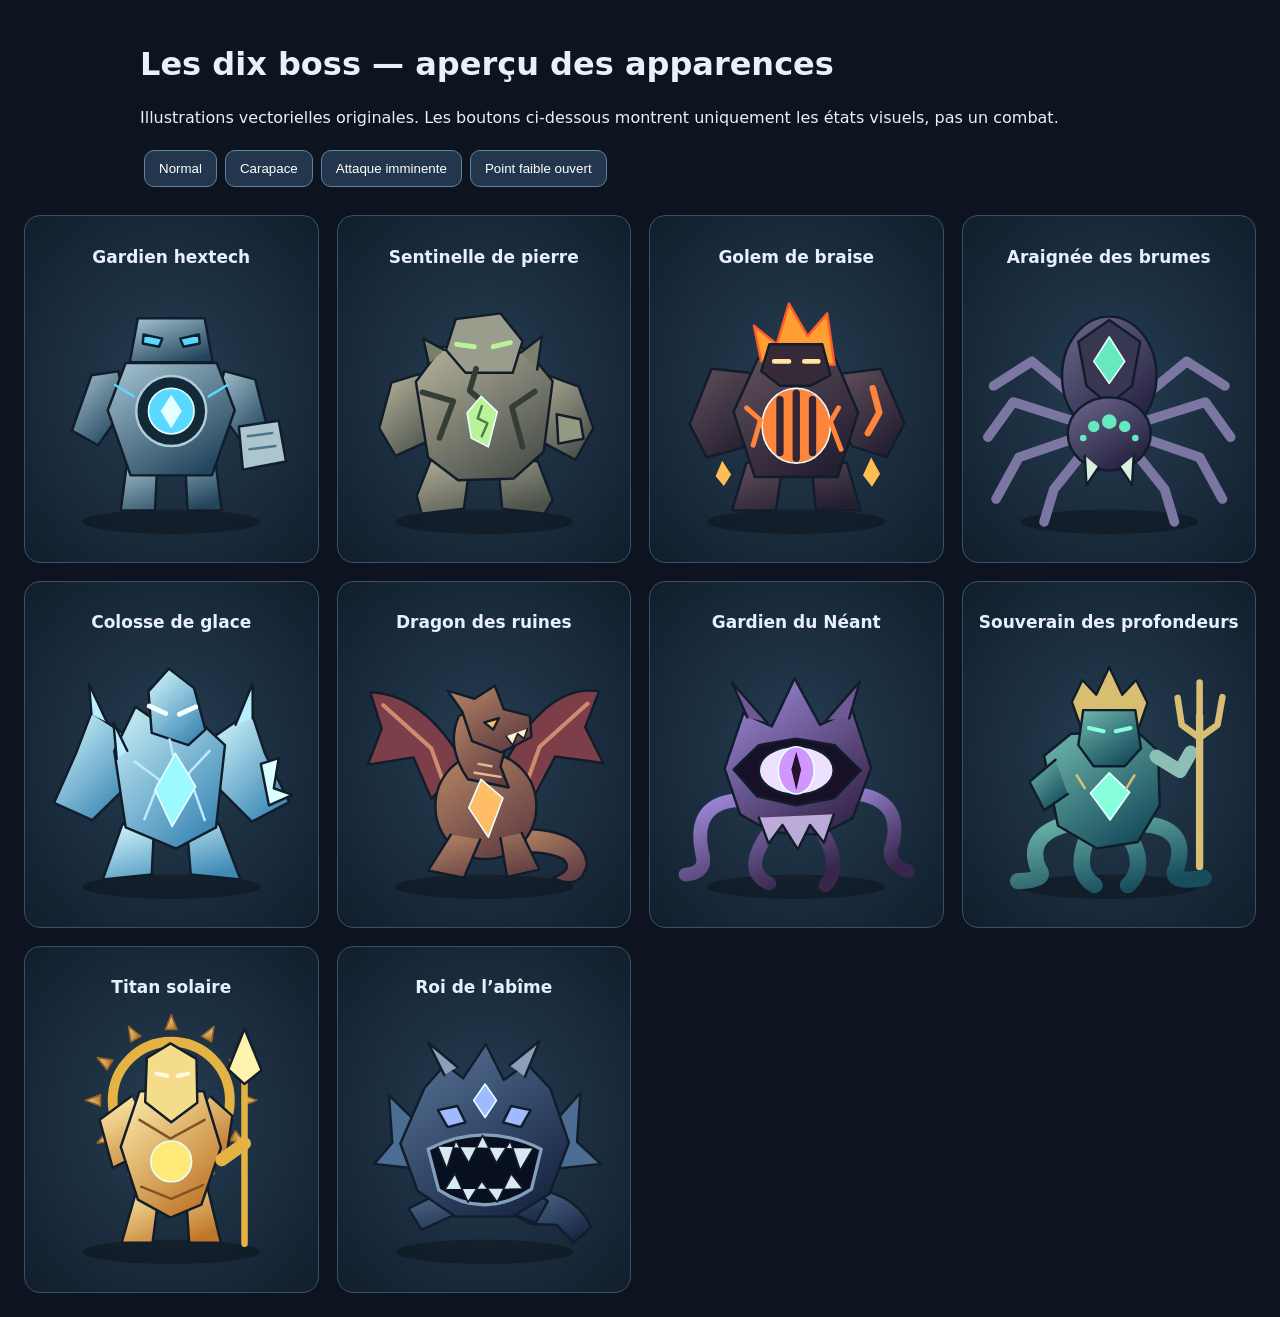
==== Apercu-des-boss.html @ ee6edbfd "apparence des boss" ====
<!DOCTYPE html><html lang="fr"><head><meta charset="utf-8"><meta name="viewport" content="width=device-width,initial-scale=1"><title>Aperçu des boss de Runeterra</title><style>
body{margin:0;padding:24px;background:#0d1420;color:#e7f0fc;font:16px system-ui,sans-serif}header{max-width:1000px;margin:0 auto 24px}button{background:#22374d;color:white;border:1px solid #65809b;border-radius:10px;padding:10px 14px;margin:4px;cursor:pointer}.gallery{display:grid;grid-template-columns:repeat(auto-fit,minmax(250px,1fr));gap:18px;max-width:1500px;margin:auto}.hb-stage{background:radial-gradient(ellipse at center,#263e53,#111e2c);border:1px solid #36516b;border-radius:16px;padding:16px}.hb-stage h2{font-size:17px;text-align:center}.boss-art-svg{height:265px!important;width:100%}p{line-height:1.6}
</style></head><body><header><h1>Les dix boss — aperçu des apparences</h1><p>Illustrations vectorielles originales. Les boutons ci-dessous montrent uniquement les états visuels, pas un combat.</p><div id="controls"><button data-phase="normal">Normal</button><button data-phase="armor">Carapace</button><button data-phase="warning">Attaque imminente</button><button data-phase="exposed">Point faible ouvert</button></div></header><main class="gallery" id="gallery"></main><script>// Silhouettes SVG originales de Chasse aux boss. Aucune image distante.
const ART = {
 hextech: {name:'Gardien hextech',metal:['#a7c6d4','#24465d'],accent:'#59d9ff',body:`
 <path d="M106 218L143 218L140 279H98Z M177 218H214L222 279H180Z" fill="@M@"/>
 <path d="M95 108L62 113L38 181L70 199L104 151Z" fill="@M@"/>
 <g class="ba-strike"><path d="M225 108L263 118L279 181L249 199L215 150Z" fill="@M@"/><path d="M243 176L292 169L301 219L248 229Z" fill="#adc5ce"/><path d="M254 188L284 184M256 204L288 200" stroke="#50748a"/></g>
 <path d="M104 98H216L238 156L210 236H110L82 156Z" fill="@M@"/><path d="M119 43H201L211 97H109Z" fill="@M@"/>
 <path d="M126 63L149 68L145 78L125 74Z M194 63L171 68L175 78L195 74Z" fill="@A@"/>
 <circle cx="160" cy="157" r="43" fill="#142938" stroke="#adcedb"/><circle class="ba-weakpoint" cx="160" cy="157" r="28" fill="@A@"/><path d="M160 137L173 157L160 178L147 157Z" fill="#e4ffff" stroke="none"/>
 <path d="M91 125L114 139M229 125L206 139" stroke="@A@"/>`},
 stone:{name:'Sentinelle de pierre',metal:['#b8b49d','#4b514b'],accent:'#b9f49b',body:`
 <path d="M94 218L144 211L135 277L83 283L77 261Z M176 211L226 219L244 266L234 283L182 277Z" fill="@M@"/>
 <path d="M79 112L46 122L31 178L51 212L91 194L111 143Z" fill="@M@"/>
 <g class="ba-strike"><path d="M235 112L276 127L294 178L272 217L233 196L211 145Z" fill="@M@"/><path d="M249 161L278 167L282 191L251 197Z" fill="#939983"/></g>
 <path d="M108 78L76 121L91 214L128 242L196 240L233 207L244 120L211 80Z" fill="@M@"/>
 <path d="M125 44L180 37L207 71L195 110L137 110L113 82Z" fill="#999d8c"/>
 <path d="M126 75L148 78M171 78L192 73" stroke="@A@" stroke-width="6"/>
 <path d="M84 134L122 145L105 190M222 133L194 152L207 201M150 105L142 132L161 148" fill="none" stroke="#343d36" stroke-width="7"/>
 <path class="ba-weakpoint" d="M156 139L176 158L165 201L144 190L139 159Z" fill="@A@"/>
 <path d="M157 151L152 166L164 172L157 188" fill="none" stroke="#4d7945"/>
 <path d="M92 99L85 68L111 82M205 85L231 65L225 106" fill="#79816a"/>`},
 ember:{name:'Golem de braise',metal:['#62515b','#241e31'],accent:'#ff853b',body:`
 <path d="M99 220L143 224L135 279H81Z M179 224L222 220L239 279H184Z" fill="@M@"/>
 <path d="M103 110L56 105L29 173L50 214L94 202L116 155Z" fill="@M@"/>
 <g class="ba-strike"><path d="M216 111L264 105L293 172L271 214L228 200L207 156Z" fill="@M@"/><path d="M254 129L262 159L248 184" fill="none" stroke="@A@" stroke-width="8"/></g>
 <path d="M113 92L208 93L236 159L211 238H109L83 158Z" fill="@M@"/>
 <path d="M117 96L108 52L136 75L151 25L174 65L198 37L207 100Z" fill="#ff9e32" stroke="#ff5c27"/>
 <path d="M127 75H192L202 113L177 126H140L117 108Z" fill="#362938"/><path d="M133 96H151M170 96H187" stroke="#ffe5a0" stroke-width="6"/>
 <ellipse class="ba-weakpoint" cx="160" cy="175" rx="42" ry="46" fill="@A@"/>
 <path d="M140 143V208M160 135V215M180 143V208" stroke="#312536" stroke-width="9"/>
 <path d="M99 153L116 168L107 199M212 153L202 170L215 204" fill="none" stroke="@A@" stroke-width="6"/>
 <path d="M80 235L69 218L61 237L71 249Z M242 236L252 214L263 234L253 250Z" fill="#ffbe52" stroke="none"/>`},
 mist:{name:'Araignée des brumes',metal:['#6e698e','#24213f'],accent:'#67e9bf',body:`
 <g fill="none" stroke="#7b76a2" stroke-width="12">
 <path d="M123 144L65 96L18 126M115 169L42 146L11 189M116 191L49 214L21 265M128 208L92 253L80 293"/>
 <g class="ba-strike"><path d="M197 144L255 96L302 126M205 169L278 146L309 189M204 191L271 214L299 265M192 208L228 253L240 293"/></g>
 </g>
 <ellipse cx="160" cy="114" rx="58" ry="73" fill="@M@"/><path d="M122 72L160 45L198 72L188 126L160 149L132 126Z" fill="#383650"/>
 <path class="ba-weakpoint" d="M160 66L179 96L160 123L141 96Z" fill="@A@"/>
 <ellipse cx="160" cy="185" rx="51" ry="45" fill="@M@"/>
 <path d="M130 212L132 248L147 226M190 212L188 248L173 226" fill="#d7f1dd"/>
 <g fill="@A@" stroke="none"><circle cx="141" cy="176" r="7"/><circle cx="160" cy="170" r="9"/><circle cx="179" cy="176" r="7"/><circle cx="128" cy="190" r="4"/><circle cx="192" cy="190" r="4"/></g>`},
 ice:{name:'Colosse de glace',metal:['#d8fbff','#3f89b6'],accent:'#9cfaff',body:`
 <path d="M100 216L139 217L136 278L76 284Z M179 217L219 216L245 284L184 278Z" fill="@M@"/>
 <path d="M108 109L62 79L43 129L16 190L63 211L100 175Z" fill="@M@"/>
 <g class="ba-strike"><path d="M212 109L258 77L275 129L305 189L259 213L220 174Z" fill="@M@"/><path d="M270 142L292 135L286 172L309 180L280 193Z" fill="#dcffff"/></g>
 <path d="M116 72L147 93L166 52L196 91L226 119L215 220L166 246L104 220L90 126Z" fill="@M@"/>
 <path d="M132 53L157 25L188 49L202 100L181 119L136 104Z" fill="@M@"/>
 <path d="M133 71L153 80M170 81L190 72" stroke="#f4ffff" stroke-width="6"/>
 <path d="M115 139L146 162L127 210M207 126L181 154L201 211M158 112L165 145" fill="none" stroke="#beeaff" stroke-width="3"/>
 <path class="ba-weakpoint" d="M165 129L190 170L161 219L140 174Z" fill="@A@"/>
 <path d="M62 81L59 44L81 91M239 94L260 43L260 86M106 126L89 91L93 136" fill="#b8eeff"/>`},
 dragon:{name:'Dragon des ruines',metal:['#b88865','#633e43'],accent:'#ffbd68',body:`
 <path d="M135 141Q85 56 20 54L34 99L17 143L73 134L95 185Z" fill="#7c3e48"/><path d="M187 138Q239 43 301 53L284 97L306 141L247 133L222 181Z" fill="#7c3e48"/>
 <path d="M36 70L95 123L110 165M287 68L228 121L212 166" fill="none" stroke="#ce8b6f" stroke-width="5"/>
 <path d="M203 222Q282 221 286 266Q279 298 244 282Q271 273 257 259Q232 247 196 252Z" fill="@M@"/>
 <ellipse cx="162" cy="194" rx="62" ry="65" fill="@M@"/>
 <path d="M119 229L91 273L135 282L155 235M180 233L188 281L228 272L206 227" fill="@M@"/>
 <path d="M140 161Q112 120 129 83L169 65L195 90L180 145L190 171Z" fill="@M@"/>
 <g class="ba-strike"><path d="M133 78L115 52L148 62L173 46L184 75L216 83L218 109L181 128L145 114Z" fill="@M@"/><path d="M160 91L178 86L171 100Z" fill="@A@"/><path d="M187 108L195 119L201 105L209 111L213 99" fill="#fff0ce" stroke-width="2"/></g>
 <path class="ba-weakpoint" d="M156 161L183 184L165 232L141 196Z" fill="@A@"/>
 <path d="M153 142L169 145M148 153L180 158" stroke="#e7b88e"/>`},
 void:{name:'Gardien du Néant',metal:['#a28ee0','#38274d'],accent:'#d296ff',body:`
 <g fill="none" stroke="@M@" stroke-width="17"><path d="M113 187Q30 179 44 250Q52 276 24 278M134 216Q89 272 127 289M187 218Q219 267 196 291"/><g class="ba-strike"><path d="M208 177Q292 176 279 238Q268 263 297 274"/></g></g>
 <path d="M72 148L95 80L130 96L158 37L189 94L229 76L252 147L229 209L190 229L130 226L91 204Z" fill="@M@"/>
 <path d="M83 149L114 119L160 111L207 119L239 150L207 184L160 193L112 182Z" fill="#171027"/>
 <ellipse cx="160" cy="150" rx="46" ry="30" fill="#eee1ff"/>
 <ellipse class="ba-weakpoint" cx="160" cy="150" rx="22" ry="29" fill="@A@"/><path d="M160 127L166 149L160 174L154 149Z" fill="#241331" stroke="none"/>
 <path d="M114 208L126 240L143 217L162 247L177 217L194 239L206 204" fill="#bcabd8"/>
 <path d="M100 85L81 42L124 91M197 88L238 41L225 86" fill="#705796"/>`},
 sovereign:{name:'Souverain des profondeurs',metal:['#70b8ad','#174d5d'],accent:'#87ffdc',body:`
 <g fill="none" stroke="@M@" stroke-width="20"><path d="M116 214Q55 227 73 271Q85 285 48 286M139 219Q112 273 142 291M177 220Q211 265 183 291M202 216Q258 220 243 269Q231 290 276 282"/></g>
 <path d="M113 105L80 132L97 218L145 246L195 238L222 193L220 126L196 104Z" fill="@M@"/>
 <path d="M114 66L127 39L144 57L160 23L176 57L193 39L207 67L192 110H130Z" fill="#d8be70"/>
 <path d="M128 76H192L199 123L179 145H141L122 119Z" fill="@M@"/>
 <path d="M135 98L153 102M168 102L186 98" stroke="@A@" stroke-width="5"/>
 <path d="M94 137L62 164L80 199L109 179" fill="@M@"/>
 <g class="ba-strike"><path d="M218 133L247 151L260 128" fill="none" stroke="#8bbfb5" stroke-width="17"/><path d="M271 83V268" stroke="#d9bf75" stroke-width="9"/><path d="M244 61L249 94L271 110L293 94L299 60M271 110V42" fill="none" stroke="#d9bf75" stroke-width="8"/></g>
 <path class="ba-weakpoint" d="M160 153L185 177L161 211L137 178Z" fill="@A@"/>
 <path d="M120 156L130 172M191 156L181 172" stroke="#d8be70"/>`},
 sun:{name:'Titan solaire',metal:['#fff1b1','#bf7628'],accent:'#ffe978',body:`
 <g fill="@M@" stroke="#956524" stroke-width="2"><circle cx="160" cy="107" r="72" fill="none" stroke="#e4b344" stroke-width="12"/>
 ${Array.from({length:12},(_,i)=>`<path d="M153 20L160 2L167 20Z" transform="rotate(${i*30} 160 107)"/>`).join('')}
 </g>
 <path d="M120 208L145 221L137 282H99Z M178 221L203 208L221 282H182Z" fill="@M@"/>
 <path d="M111 102L72 131L88 190L112 178L132 140M208 102L235 126L228 175L204 165L187 137" fill="@M@"/>
 <path d="M121 96H200L221 165L197 235L159 251L119 229L98 164Z" fill="@M@"/>
 <path d="M130 55L159 37L191 56L192 110L160 134L128 109Z" fill="#f5dc8a"/><path d="M142 74L155 77M168 77L181 74" stroke="#fff9df" stroke-width="5"/>
 <path d="M121 131L159 154L201 131M123 213L160 228L199 211" fill="none" stroke="#805325"/>
 <g class="ba-strike"><path d="M250 44V283" stroke="#e4b344" stroke-width="8"/><path d="M250 19L271 70L250 87L230 69Z" fill="#fff1ae"/><path d="M222 180L250 160" stroke="#e4b344" stroke-width="16"/></g>
 <circle class="ba-weakpoint" cx="160" cy="182" r="25" fill="@A@"/>`},
 abyss:{name:'Roi de l’abîme',metal:['#5a779b','#182744'],accent:'#a0baff',body:`
 <path d="M197 213Q272 216 291 263L270 282L249 260L218 259L186 243Z" fill="@M@"/>
 <path d="M115 216L67 240L83 266L127 246M208 208L238 231L223 258L187 242" fill="@M@"/>
 <path d="M78 135L43 101L47 159L25 185L78 191M245 135L278 98L274 158L303 185L248 191" fill="#4b6c93"/>
 <path d="M87 91L112 63L134 80L162 38L184 82L212 62L241 92L264 159L240 222L195 250H125L78 218L57 160Z" fill="@M@"/>
 <path d="M103 119L127 114L137 134L115 140Z M217 119L193 114L183 134L205 140Z" fill="@A@"/>
 <path class="ba-weakpoint" d="M161 87L175 107L161 128L147 107Z" fill="@A@"/>
 <g class="ba-strike"><path d="M91 167Q160 132 230 167L218 216Q160 254 104 217Z" fill="#080f20" stroke="#849fba" stroke-width="4"/>
 <path d="M103 164L114 191L125 156L141 184L158 150L175 184L192 157L204 193L220 166M112 216L124 197L140 232L157 206L176 232L193 197L207 215" fill="#d8e9ef" stroke-width="2"/></g>
 <path d="M111 76L91 36L127 66M191 64L228 34L210 78" fill="#8b9fbb"/>`}
};
let serial=0;
function css(){
 if(typeof document==='undefined'||document.getElementById('boss-appearances-style'))return;
 const style=document.createElement('style');style.id='boss-appearances-style';
 style.textContent=`
 .boss-art-svg{display:block;width:100%;max-width:340px;height:auto;margin:auto;overflow:visible}
 .boss-art-svg .ba-body{transform-origin:160px 180px;animation:baBreathe 3s ease-in-out infinite}
 .boss-art-svg .ba-weakpoint{stroke:#e6ffff;stroke-width:2px;transition:fill .2s,filter .2s}
 .boss-art-svg .ba-armor{opacity:0;transition:opacity .2s}
 .boss-art-svg .ba-warning-halo{opacity:0}
 .boss-art-svg .ba-strike{transform-box:fill-box;transform-origin:50% 75%}
 .hb-stage[data-phase="armor"] .boss-art-svg .ba-armor{opacity:1}
 .hb-stage[data-phase="warning"] .boss-art-svg .ba-warning-halo{opacity:1;animation:baWarn .5s ease-in-out infinite}
 .hb-stage[data-phase="warning"] .boss-art-svg .ba-strike{animation:baStrike .7s ease-in-out infinite}
 .hb-stage[data-phase="exposed"] .boss-art-svg .ba-weakpoint{fill:#ffb234!important;stroke:#fff1ad;filter:drop-shadow(0 0 12px #ffad32)}
 .hb-stage[data-phase="exposed"] .boss-art-svg .ba-body{animation:baBreathe 1s ease-in-out infinite}
 .bs-boss .boss-art-svg{width:100%;height:150px;margin-bottom:8px}
 .bs-boss .ba-body{animation:none}
 @keyframes baBreathe{50%{transform:translateY(-4px)}}
 @keyframes baWarn{50%{opacity:.25}}
 @keyframes baStrike{50%{transform:rotate(-9deg) translateY(-4px)}}
 @media(prefers-reduced-motion:reduce){.boss-art-svg .ba-body,.boss-art-svg .ba-strike,.boss-art-svg .ba-warning-halo{animation:none!important}.boss-art-svg .ba-weakpoint,.boss-art-svg .ba-armor{transition:none}}
 `;document.head.appendChild(style);
}
function bossArtwork(id){
 css();const key=Object.hasOwn(ART,id)?id:'hextech',a=ART[key],n=`ba-${++serial}`;
 const body=a.body.replaceAll('@M@',`url(#${n}-metal)`).replaceAll('@A@',a.accent);
 return `<svg class="boss-art-svg" data-boss-art="${key}" xmlns="http://www.w3.org/2000/svg" viewBox="0 0 320 320" role="img" aria-label="${a.name}"><title>${a.name}</title><defs><linearGradient id="${n}-metal" x1="0" y1="0" x2=".7" y2="1"><stop stop-color="${a.metal[0]}"/><stop offset="1" stop-color="${a.metal[1]}"/></linearGradient></defs><ellipse cx="160" cy="293" rx="109" ry="15" fill="#000" opacity=".3"/><g class="ba-warning-halo" fill="none" stroke="#ff7b76" stroke-width="4"><ellipse cx="160" cy="167" rx="140" ry="126"/></g><g class="ba-body" stroke="#111d2a" stroke-width="3" stroke-linejoin="round" stroke-linecap="round">${body}</g><g class="ba-armor" fill="none" stroke="#75cfff"><path d="M160 25L276 76L261 213L160 286L59 213L44 76Z" stroke-width="7" opacity=".65"/><path d="M160 41L261 86L247 204L160 268L73 204L59 86Z" stroke-width="2" stroke-dasharray="10 8" opacity=".7"/></g></svg>`;
}
const bossAppearanceNames=Object.fromEntries(Object.entries(ART).map(([id,a])=>[id,a.name]));

document.getElementById('gallery').innerHTML=Object.entries(bossAppearanceNames).map(([id,name])=>`<article class="hb-stage" data-phase="normal"><h2>${name}</h2>${bossArtwork(id)}</article>`).join('');
document.getElementById('controls').addEventListener('click',e=>{const b=e.target.closest('[data-phase]');if(b)document.querySelectorAll('.hb-stage').forEach(el=>el.dataset.phase=b.dataset.phase);});
</script></body></html>
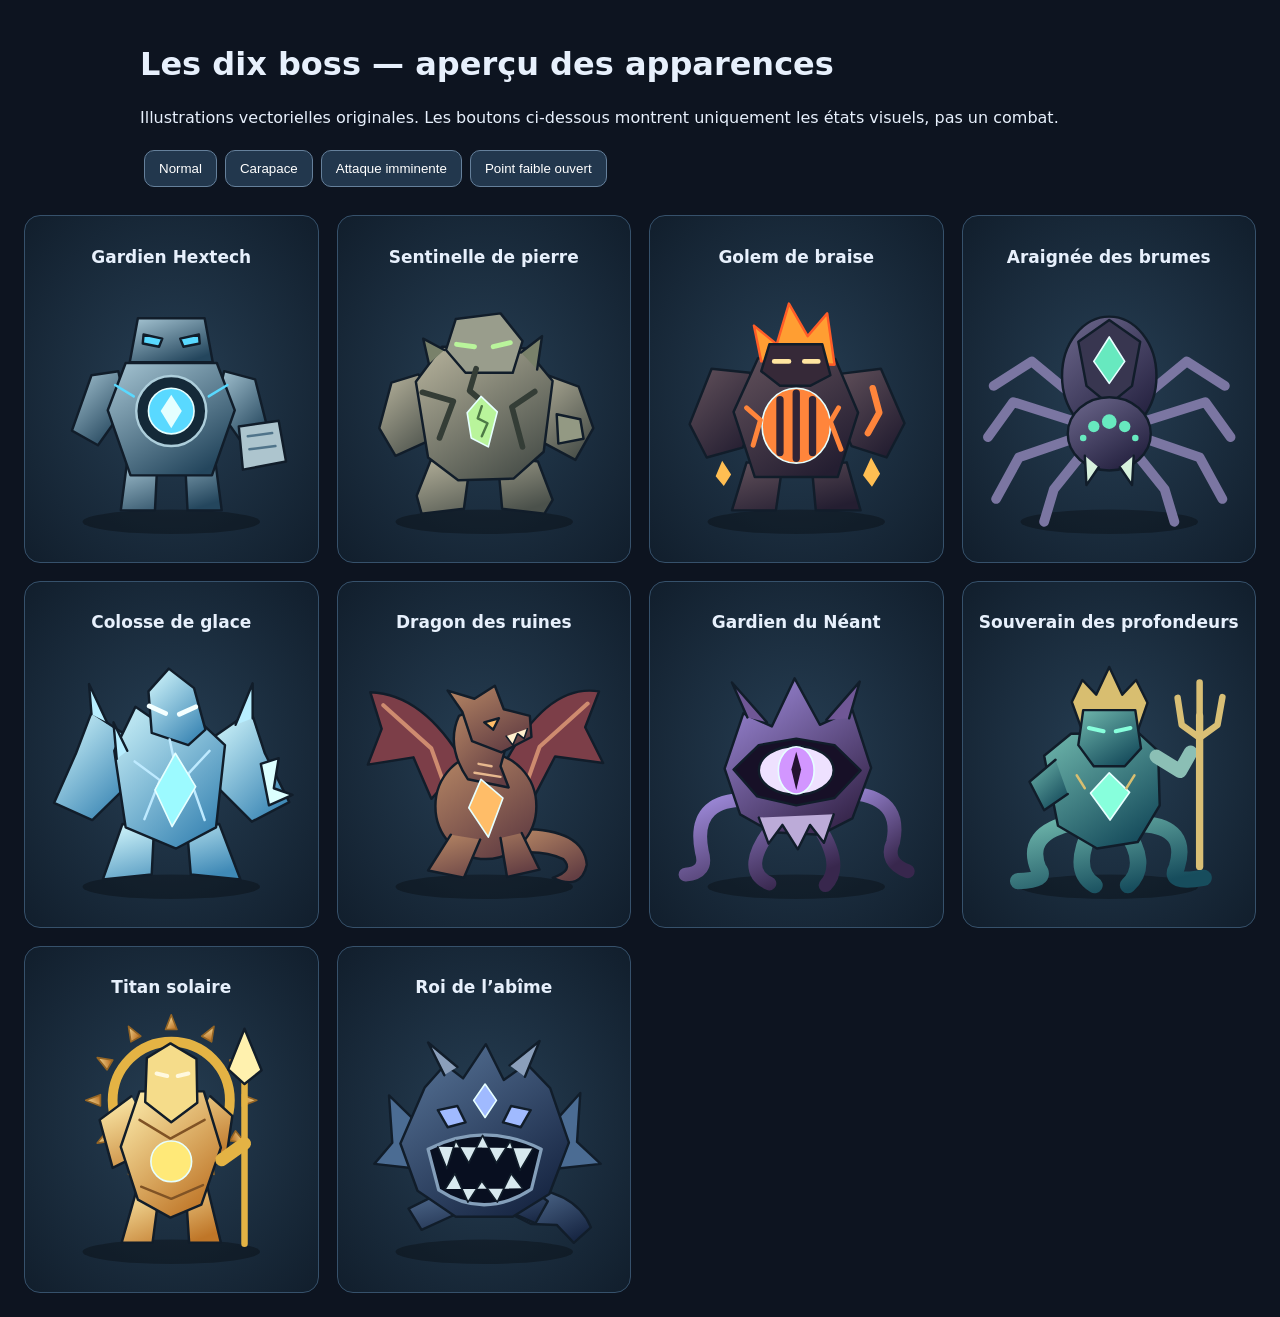
==== commit 3156e50b: "carte perso" ====
--- a/Apercu-des-boss.html
+++ b/Apercu-des-boss.html
@@ -2,7 +2,7 @@
 body{margin:0;padding:24px;background:#0d1420;color:#e7f0fc;font:16px system-ui,sans-serif}header{max-width:1000px;margin:0 auto 24px}button{background:#22374d;color:white;border:1px solid #65809b;border-radius:10px;padding:10px 14px;margin:4px;cursor:pointer}.gallery{display:grid;grid-template-columns:repeat(auto-fit,minmax(250px,1fr));gap:18px;max-width:1500px;margin:auto}.hb-stage{background:radial-gradient(ellipse at center,#263e53,#111e2c);border:1px solid #36516b;border-radius:16px;padding:16px}.hb-stage h2{font-size:17px;text-align:center}.boss-art-svg{height:265px!important;width:100%}p{line-height:1.6}
 </style></head><body><header><h1>Les dix boss — aperçu des apparences</h1><p>Illustrations vectorielles originales. Les boutons ci-dessous montrent uniquement les états visuels, pas un combat.</p><div id="controls"><button data-phase="normal">Normal</button><button data-phase="armor">Carapace</button><button data-phase="warning">Attaque imminente</button><button data-phase="exposed">Point faible ouvert</button></div></header><main class="gallery" id="gallery"></main><script>// Silhouettes SVG originales de Chasse aux boss. Aucune image distante.
 const ART = {
- hextech: {name:'Gardien hextech',metal:['#a7c6d4','#24465d'],accent:'#59d9ff',body:`
+ hextech: {name:'Gardien Hextech',metal:['#a7c6d4','#24465d'],accent:'#59d9ff',body:`
  <path d="M106 218L143 218L140 279H98Z M177 218H214L222 279H180Z" fill="@M@"/>
  <path d="M95 108L62 113L38 181L70 199L104 151Z" fill="@M@"/>
  <g class="ba-strike"><path d="M225 108L263 118L279 181L249 199L215 150Z" fill="@M@"/><path d="M243 176L292 169L301 219L248 229Z" fill="#adc5ce"/><path d="M254 188L284 184M256 204L288 200" stroke="#50748a"/></g>
